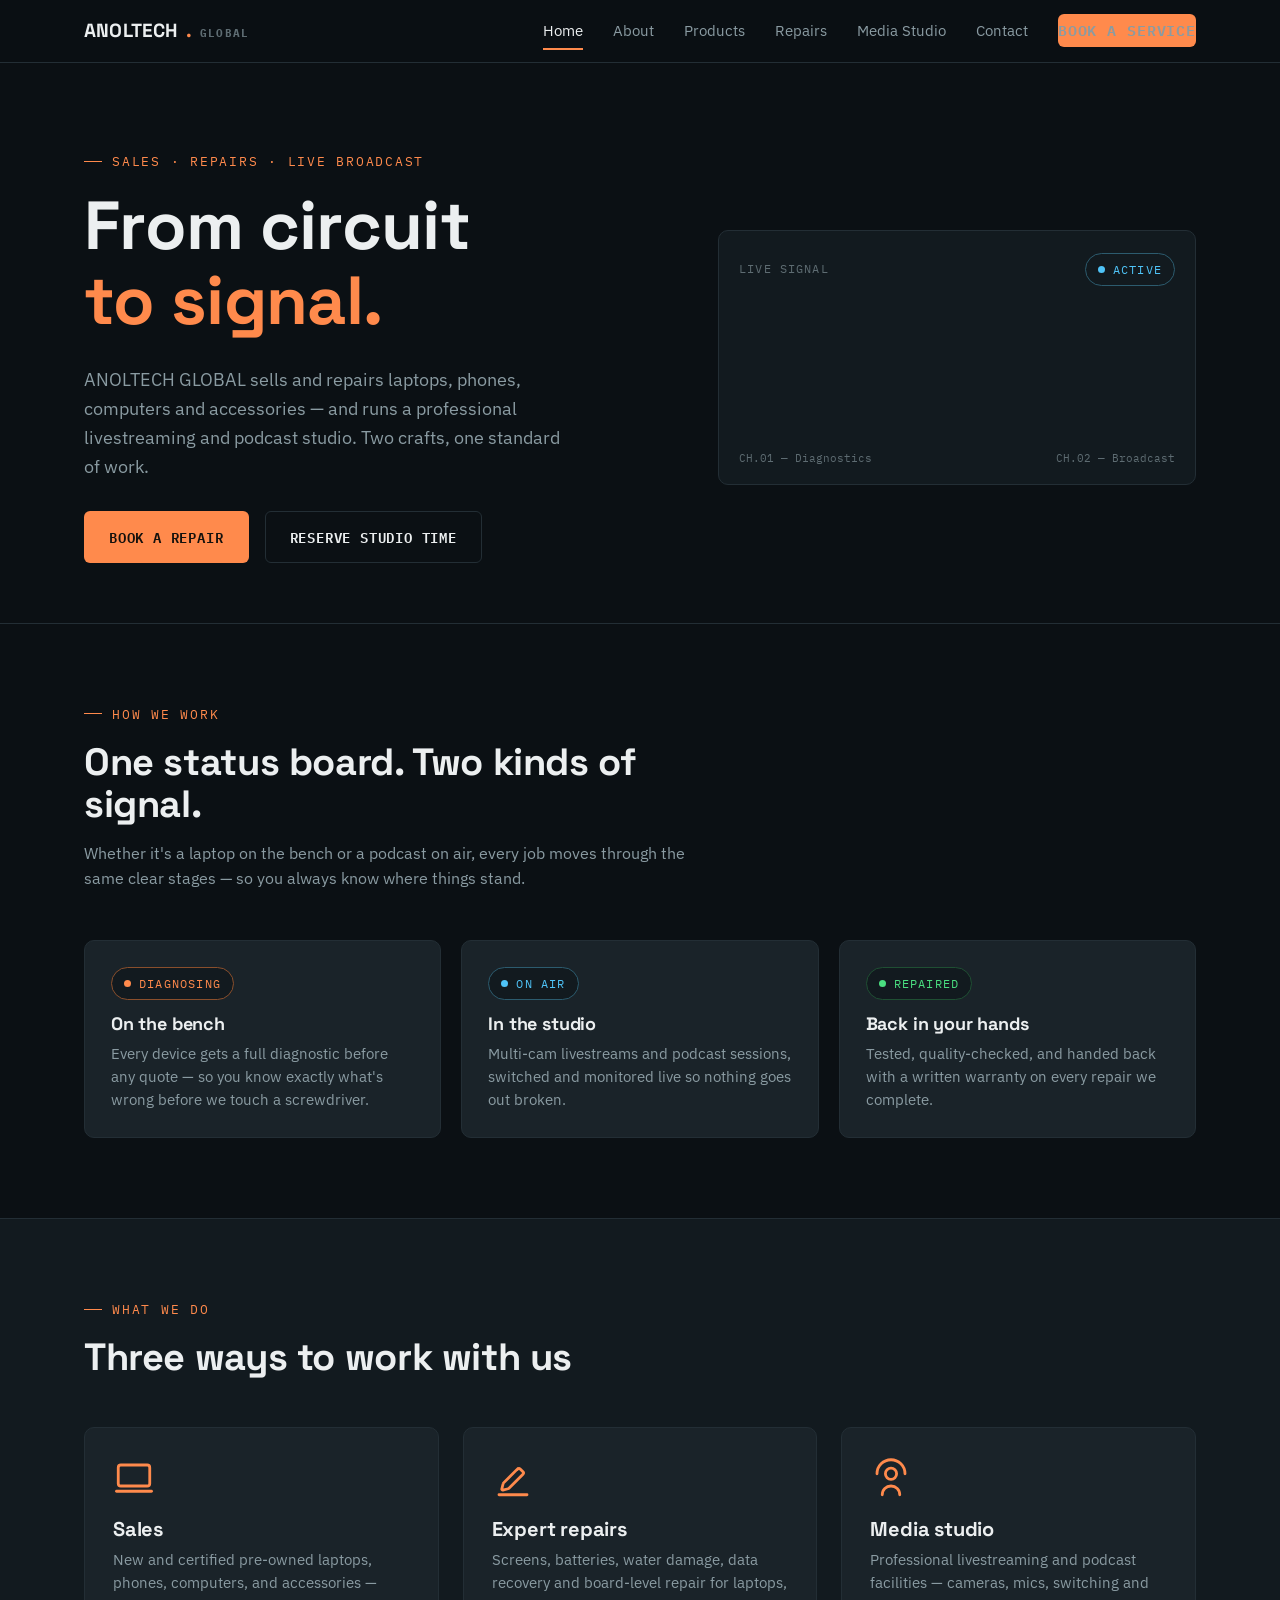
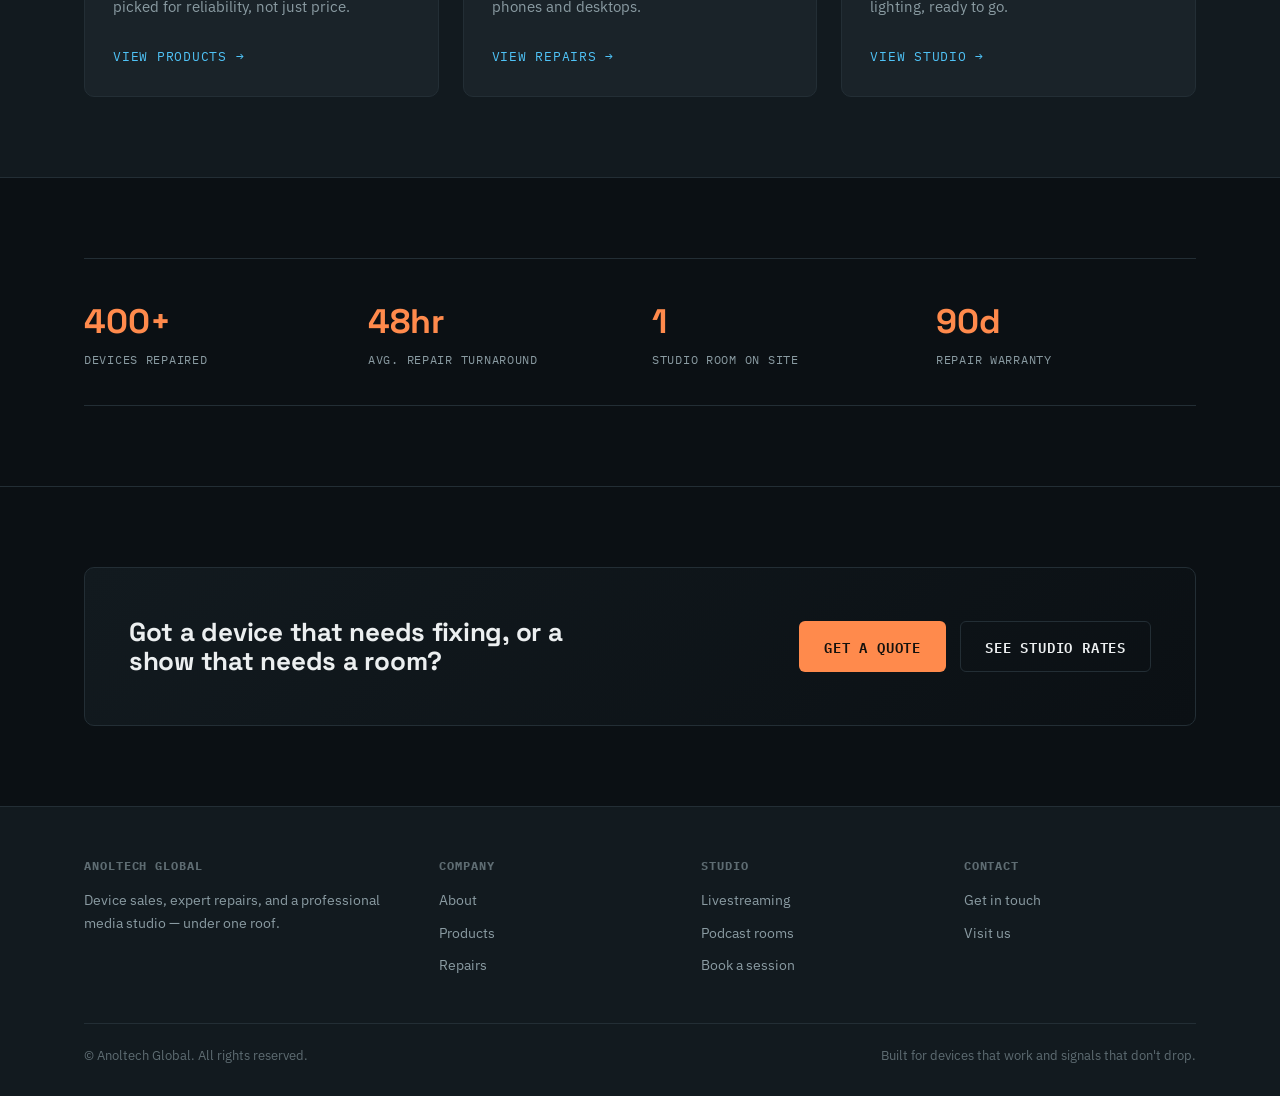
==== index.html @ e01b5f45 "Add files via upload" ====
<!doctype html>
<html lang="en">
<head>
<meta charset="UTF-8">
<meta name="viewport" content="width=device-width, initial-scale=1.0">
<title>ANOLTECH GLOBAL — Sales, Repairs &amp; Media Studio</title>
<meta name="description" content="ANOLTECH GLOBAL sells and repairs laptops, phones, computers and electronics accessories, and runs a professional livestreaming and podcast studio.">
<meta name="theme-color" content="#0B1014">
<link rel="icon" type="image/svg+xml" href="favicon.svg">
<meta property="og:type" content="website">
<meta property="og:title" content="ANOLTECH GLOBAL — Sales, Repairs & Media Studio">
<meta property="og:description" content="Laptop, phone and computer sales and expert repairs, plus a professional livestreaming and podcast studio — in Owode, Ede, Osun State.">
<meta name="twitter:card" content="summary">
<meta name="twitter:title" content="ANOLTECH GLOBAL — Sales, Repairs & Media Studio">
<meta name="twitter:description" content="Laptop, phone and computer sales and expert repairs, plus a professional livestreaming and podcast studio.">

<link rel="preconnect" href="https://fonts.googleapis.com">
<link href="https://fonts.googleapis.com/css2?family=Space+Grotesk:wght@500;700&family=IBM+Plex+Sans:wght@400;500;600&family=IBM+Plex+Mono:wght@400;500;600&display=swap" rel="stylesheet">
<link rel="stylesheet" href="styles.css">
</head>
<body>

<header class="site-header">
  <nav class="nav wrap">
    <a href="index.html" class="brand">ANOLTECH<span class="dot">.</span><span class="sub">Global</span></a>
    <button class="nav-toggle" aria-label="Toggle menu" aria-expanded="false">☰</button>
    <ul class="nav-links">
      <li><a href="index.html" class="active">Home</a></li>
      <li><a href="about.html">About</a></li>
      <li><a href="products.html">Products</a></li>
      <li><a href="repairs.html">Repairs</a></li>
      <li><a href="studio.html">Media Studio</a></li>
      <li><a href="contact.html">Contact</a></li>
      <li><a href="contact.html" class="nav-cta">Book a service</a></li>
    </ul>
  </nav>
</header>

<main>

  <!-- HERO -->
  <section class="hero">
    <div class="wrap hero-grid">
      <div>
        <div class="eyebrow">Sales · Repairs · Live Broadcast</div>
        <h1>From circuit<br><span class="accent">to signal.</span></h1>
        <p class="hero-sub">ANOLTECH GLOBAL sells and repairs laptops, phones, computers and accessories — and runs a professional livestreaming and podcast studio. Two crafts, one standard of work.</p>
        <div class="hero-ctas">
          <a href="repairs.html" class="btn btn-primary">Book a repair</a>
          <a href="studio.html" class="btn btn-ghost">Reserve studio time</a>
        </div>
      </div>
      <div class="waveform-wrap">
        <div class="waveform-head">
          <span class="waveform-label">Live signal</span>
          <span class="status-chip is-signal"><span class="status-dot"></span>Active</span>
        </div>
        <canvas id="waveform" aria-hidden="true"></canvas>
        <div class="waveform-foot">
          <span>CH.01 — Diagnostics</span>
          <span>CH.02 — Broadcast</span>
        </div>
      </div>
    </div>
  </section>

  <!-- STATUS BOARD -->
  <section class="section section-border">
    <div class="wrap">
      <div class="section-head">
        <div class="eyebrow">How we work</div>
        <h2>One status board. Two kinds of signal.</h2>
        <p class="muted">Whether it's a laptop on the bench or a podcast on air, every job moves through the same clear stages — so you always know where things stand.</p>
      </div>
      <div class="status-board">
        <div class="status-card">
          <span class="status-chip is-live"><span class="status-dot"></span>Diagnosing</span>
          <h3>On the bench</h3>
          <p>Every device gets a full diagnostic before any quote — so you know exactly what's wrong before we touch a screwdriver.</p>
        </div>
        <div class="status-card">
          <span class="status-chip is-signal"><span class="status-dot"></span>On Air</span>
          <h3>In the studio</h3>
          <p>Multi-cam livestreams and podcast sessions, switched and monitored live so nothing goes out broken.</p>
        </div>
        <div class="status-card">
          <span class="status-chip is-ok"><span class="status-dot"></span>Repaired</span>
          <h3>Back in your hands</h3>
          <p>Tested, quality-checked, and handed back with a written warranty on every repair we complete.</p>
        </div>
      </div>
    </div>
  </section>

  <!-- PILLARS -->
  <section class="section section-border section-alt">
    <div class="wrap">
      <div class="section-head">
        <div class="eyebrow">What we do</div>
        <h2>Three ways to work with us</h2>
      </div>
      <div class="grid-3">
        <div class="pillar-card">
          <svg class="pillar-icon" viewBox="0 0 24 24" fill="none" stroke="currentColor" stroke-width="1.6"><rect x="3" y="4" width="18" height="12" rx="1.5"/><path d="M2 19h20" stroke-linecap="round"/></svg>
          <h3>Sales</h3>
          <p>New and certified pre-owned laptops, phones, computers, and accessories — picked for reliability, not just price.</p>
          <a href="products.html" class="pillar-link">View products →</a>
        </div>
        <div class="pillar-card">
          <svg class="pillar-icon" viewBox="0 0 24 24" fill="none" stroke="currentColor" stroke-width="1.6"><path d="M14.7 6.3a1 1 0 0 1 1.4 0l1.6 1.6a1 1 0 0 1 0 1.4l-8 8a1 1 0 0 1-.5.27l-3 .75a.5.5 0 0 1-.6-.6l.75-3a1 1 0 0 1 .27-.5l8-8Z"/><path d="M4 21h16" stroke-linecap="round"/></svg>
          <h3>Expert repairs</h3>
          <p>Screens, batteries, water damage, data recovery and board-level repair for laptops, phones and desktops.</p>
          <a href="repairs.html" class="pillar-link">View repairs →</a>
        </div>
        <div class="pillar-card">
          <svg class="pillar-icon" viewBox="0 0 24 24" fill="none" stroke="currentColor" stroke-width="1.6"><circle cx="12" cy="9" r="3.2"/><path d="M7 21c0-3 2.2-5 5-5s5 2 5 5" stroke-linecap="round"/><path d="M4 9a8 8 0 0 1 16 0" stroke-linecap="round"/></svg>
          <h3>Media studio</h3>
          <p>Professional livestreaming and podcast facilities — cameras, mics, switching and lighting, ready to go.</p>
          <a href="studio.html" class="pillar-link">View studio →</a>
        </div>
      </div>
    </div>
  </section>

  <!-- STATS -->
  <section class="section section-border">
    <div class="wrap">
      <div class="stat-row">
        <div class="stat"><div class="num">400+</div><div class="label">Devices repaired</div></div>
        <div class="stat"><div class="num">48hr</div><div class="label">Avg. repair turnaround</div></div>
        <div class="stat"><div class="num">1</div><div class="label">Studio room on site</div></div>
        <div class="stat"><div class="num">90d</div><div class="label">Repair warranty</div></div>
      </div>
    </div>
  </section>

  <!-- CTA BAND -->
  <section class="section">
    <div class="wrap">
      <div class="band">
        <h3>Got a device that needs fixing, or a show that needs a room?</h3>
        <div class="ctas">
          <a href="contact.html" class="btn btn-primary">Get a quote</a>
          <a href="studio.html" class="btn btn-ghost">See studio rates</a>
        </div>
      </div>
    </div>
  </section>

</main>

<footer class="site-footer">
  <div class="wrap">
    <div class="footer-grid">
      <div class="footer-col">
        <h5>Anoltech Global</h5>
        <p>Device sales, expert repairs, and a professional media studio — under one roof.</p>
      </div>
      <div class="footer-col">
        <h5>Company</h5>
        <a href="about.html">About</a>
        <a href="products.html">Products</a>
        <a href="repairs.html">Repairs</a>
      </div>
      <div class="footer-col">
        <h5>Studio</h5>
        <a href="studio.html">Livestreaming</a>
        <a href="studio.html">Podcast rooms</a>
        <a href="contact.html">Book a session</a>
      </div>
      <div class="footer-col">
        <h5>Contact</h5>
        <a href="contact.html">Get in touch</a>
        <a href="contact.html">Visit us</a>
      </div>
    </div>
    <div class="footer-bottom">
      <span>© <span class="js-year"></span> Anoltech Global. All rights reserved.</span>
      <span>Built for devices that work and signals that don't drop.</span>
    </div>
  </div>
</footer>

<script src="script.js"></script>
</body>
</html>
---- styles.css ----
/* ============================================
   ANOLTECH GLOBAL — Design tokens
   ============================================ */
:root{
  --bg: #0B1014;
  --panel: #121A1F;
  --card: #1A2329;
  --card-hover: #202B32;
  --border: #232E35;
  --text: #ECEFF0;
  --muted: #8A9BA2;
  --muted-dim: #5E6C72;
  --copper: #FF8A4C;
  --copper-dim: #8a4f2c;
  --signal: #4FC3F7;
  --signal-dim: #2c5b6e;
  --ok: #4ADE80;

  --font-display: "Space Grotesk", sans-serif;
  --font-body: "IBM Plex Sans", sans-serif;
  --font-mono: "IBM Plex Mono", monospace;

  --container: 1160px;
  --radius: 10px;
}

*{ box-sizing: border-box; }
html{ scroll-behavior: smooth; }
body{
  margin:0;
  background: var(--bg);
  color: var(--text);
  font-family: var(--font-body);
  font-size: 16px;
  line-height: 1.6;
  -webkit-font-smoothing: antialiased;
}
img{ max-width:100%; display:block; }
a{ color: inherit; text-decoration: none; }
ul{ margin:0; padding:0; list-style:none; }
h1,h2,h3,h4{
  font-family: var(--font-display);
  margin: 0 0 0.4em 0;
  letter-spacing: -0.01em;
  line-height: 1.1;
}
p{ margin: 0 0 1em 0; color: var(--text); }
.muted{ color: var(--muted); }

::selection{ background: var(--copper); color: #0B1014; }

:focus-visible{
  outline: 2px solid var(--signal);
  outline-offset: 3px;
  border-radius: 4px;
}

@media (prefers-reduced-motion: reduce){
  *{ animation-duration: 0.001ms !important; animation-iteration-count: 1 !important; transition-duration: 0.001ms !important; scroll-behavior: auto !important; }
}

.wrap{
  width: 100%;
  max-width: var(--container);
  margin: 0 auto;
  padding: 0 24px;
}

/* ============================================
   Eyebrow / mono labels
   ============================================ */
.eyebrow{
  font-family: var(--font-mono);
  font-size: 12.5px;
  letter-spacing: 0.14em;
  text-transform: uppercase;
  color: var(--copper);
  display:flex;
  align-items:center;
  gap: 10px;
  margin-bottom: 18px;
}
.eyebrow::before{
  content:"";
  width: 18px; height: 1px;
  background: var(--copper);
  display:inline-block;
}

/* ============================================
   Header / nav
   ============================================ */
.site-header{
  position: sticky;
  top: 0;
  z-index: 50;
  background: rgba(11,16,20,0.86);
  backdrop-filter: blur(10px);
  border-bottom: 1px solid var(--border);
}
.nav{
  display:flex;
  align-items:center;
  justify-content:space-between;
  padding: 16px 24px;
}
.brand{
  display:flex;
  align-items:baseline;
  gap: 8px;
  font-family: var(--font-display);
  font-weight: 700;
  font-size: 19px;
  letter-spacing: 0.01em;
  color: var(--text);
}
.brand .dot{ color: var(--copper); }
.brand .sub{
  font-family: var(--font-mono);
  font-size: 10.5px;
  letter-spacing: 0.12em;
  color: var(--muted-dim);
  text-transform: uppercase;
}
.nav-links{
  display:flex;
  align-items:center;
  gap: 30px;
}
.nav-links a{
  font-size: 14.5px;
  color: var(--muted);
  position: relative;
  padding: 4px 0;
  transition: color 0.2s ease;
}
.nav-links a:hover, .nav-links a.active{ color: var(--text); }
.nav-links a.active::after{
  content:"";
  position:absolute;
  left:0; right:0; bottom:-6px;
  height:2px;
  background: var(--copper);
}
.nav-cta{
  font-family: var(--font-mono);
  font-size: 13px;
  text-transform: uppercase;
  letter-spacing: 0.06em;
  background: var(--copper);
  color: #14110d;
  padding: 10px 18px;
  border-radius: 6px;
  font-weight: 600;
  white-space: nowrap;
  transition: transform 0.15s ease, background 0.15s ease;
}
.nav-cta:hover{ background:#ffa066; transform: translateY(-1px); }

.nav-toggle{
  display:none;
  background: none; border: none;
  color: var(--text);
  font-size: 24px;
  cursor: pointer;
}

@media (max-width: 880px){
  .nav-links{
    position: fixed;
    top: 65px; left:0; right:0;
    background: var(--panel);
    border-bottom: 1px solid var(--border);
    flex-direction: column;
    align-items: flex-start;
    padding: 20px 24px 26px;
    gap: 18px;
    transform: translateY(-110%);
    opacity: 0;
    transition: transform 0.25s ease, opacity 0.25s ease;
    pointer-events: none;
  }
  .nav-links.open{
    transform: translateY(0);
    opacity: 1;
    pointer-events: auto;
  }
  .nav-toggle{ display:block; }
  .nav-cta{ order: -1; }
}

/* ============================================
   Status chips — reused for repair tickets & studio states
   ============================================ */
.status-chip{
  display:inline-flex;
  align-items:center;
  gap: 8px;
  font-family: var(--font-mono);
  font-size: 12px;
  letter-spacing: 0.1em;
  text-transform: uppercase;
  padding: 6px 12px;
  border: 1px solid var(--border);
  border-radius: 999px;
  background: var(--panel);
  color: var(--muted);
}
.status-dot{
  width: 7px; height:7px;
  border-radius: 50%;
  background: var(--muted-dim);
  flex-shrink:0;
}
.status-chip.is-live .status-dot{ background: var(--copper); animation: pulse 1.6s ease-in-out infinite; }
.status-chip.is-live{ color: var(--copper); border-color: var(--copper-dim); }
.status-chip.is-ok .status-dot{ background: var(--ok); }
.status-chip.is-ok{ color: var(--ok); border-color: #1f4f33; }
.status-chip.is-signal .status-dot{ background: var(--signal); animation: pulse 1.6s ease-in-out infinite; }
.status-chip.is-signal{ color: var(--signal); border-color: var(--signal-dim); }

@keyframes pulse{
  0%, 100%{ box-shadow: 0 0 0 0 rgba(255,138,76,0.5); }
  50%{ box-shadow: 0 0 0 4px rgba(255,138,76,0); }
}

/* ============================================
   Hero
   ============================================ */
.hero{
  padding: 88px 0 60px;
  border-bottom: 1px solid var(--border);
  position: relative;
  overflow: hidden;
}
.hero-grid{
  display:grid;
  grid-template-columns: 1.1fr 0.9fr;
  gap: 50px;
  align-items: center;
}
.hero h1{
  font-size: clamp(40px, 5.6vw, 68px);
  font-weight: 700;
  color: var(--text);
}
.hero h1 .accent{ color: var(--copper); }
.hero-sub{
  font-size: 18px;
  color: var(--muted);
  max-width: 480px;
  margin-bottom: 30px;
}
.hero-ctas{
  display:flex;
  gap: 16px;
  flex-wrap: wrap;
}

.btn{
  font-family: var(--font-mono);
  font-size: 13.5px;
  text-transform: uppercase;
  letter-spacing: 0.06em;
  padding: 14px 24px;
  border-radius: 6px;
  font-weight: 600;
  display:inline-flex;
  align-items:center;
  gap: 8px;
  transition: transform 0.15s ease, background 0.15s ease, border-color 0.15s ease;
  border: 1px solid transparent;
  cursor: pointer;
}
.btn-primary{
  background: var(--copper);
  color: #14110d;
}
.btn-primary:hover{ background:#ffa066; transform: translateY(-1px); }
.btn-ghost{
  background: transparent;
  border-color: var(--border);
  color: var(--text);
}
.btn-ghost:hover{ border-color: var(--signal); color: var(--signal); }

/* Waveform signature */
.waveform-wrap{
  position: relative;
  border: 1px solid var(--border);
  border-radius: var(--radius);
  background: var(--panel);
  padding: 22px 20px 16px;
}
.waveform-head{
  display:flex;
  justify-content:space-between;
  align-items:center;
  margin-bottom: 14px;
}
.waveform-label{
  font-family: var(--font-mono);
  font-size: 11.5px;
  color: var(--muted-dim);
  letter-spacing: 0.1em;
  text-transform: uppercase;
}
canvas#waveform{
  width: 100%;
  height: 140px;
  display:block;
}
.waveform-foot{
  display:flex;
  justify-content:space-between;
  margin-top: 10px;
  font-family: var(--font-mono);
  font-size: 11px;
  color: var(--muted-dim);
}

/* ============================================
   Sections
   ============================================ */
.section{ padding: 80px 0; }
.section-border{ border-bottom: 1px solid var(--border); }
.section-head{
  max-width: 620px;
  margin-bottom: 48px;
}
.section-head h2{
  font-size: clamp(28px, 3.4vw, 38px);
}
.section-alt{ background: var(--panel); }

/* Status board (home) */
.status-board{
  display:grid;
  grid-template-columns: repeat(3, 1fr);
  gap: 20px;
}
.status-card{
  background: var(--card);
  border: 1px solid var(--border);
  border-radius: var(--radius);
  padding: 26px;
}
.status-card h3{
  font-size: 18px;
  margin: 14px 0 8px;
}
.status-card p{ color: var(--muted); font-size: 14.5px; margin:0; }

/* Pillars / cards grid */
.grid-3{
  display:grid;
  grid-template-columns: repeat(3, 1fr);
  gap: 24px;
}
.grid-2{
  display:grid;
  grid-template-columns: repeat(2, 1fr);
  gap: 24px;
}
.pillar-card{
  background: var(--card);
  border: 1px solid var(--border);
  border-radius: var(--radius);
  padding: 30px 28px;
  transition: background 0.2s ease, border-color 0.2s ease, transform 0.2s ease;
  display:flex;
  flex-direction:column;
}
.pillar-card:hover{
  background: var(--card-hover);
  border-color: var(--copper-dim);
  transform: translateY(-3px);
}
.pillar-icon{
  width: 42px; height:42px;
  margin-bottom: 18px;
  color: var(--copper);
}
.pillar-card h3{ font-size: 20px; }
.pillar-card p{ color: var(--muted); font-size: 14.5px; flex-grow:1; }
.pillar-link{
  font-family: var(--font-mono);
  font-size: 12.5px;
  text-transform: uppercase;
  letter-spacing: 0.06em;
  color: var(--signal);
  margin-top: 14px;
}

/* Feature list with icon */
.feature-row{
  display:flex;
  gap: 16px;
  padding: 20px 0;
  border-top: 1px solid var(--border);
}
.feature-row:first-child{ border-top: none; }
.feature-icon{
  width: 22px; height:22px;
  color: var(--signal);
  flex-shrink:0;
  margin-top: 3px;
}
.feature-row h4{ font-size: 16.5px; margin-bottom: 4px; }
.feature-row p{ color: var(--muted); font-size: 14.5px; margin:0; }

/* Stat / number row */
.stat-row{
  display:grid;
  grid-template-columns: repeat(4, 1fr);
  gap: 24px;
  border-top: 1px solid var(--border);
  border-bottom: 1px solid var(--border);
  padding: 36px 0;
}
.stat{
  text-align:left;
}
.stat .num{
  font-family: var(--font-display);
  font-size: 34px;
  color: var(--copper);
  font-weight: 700;
}
.stat .label{
  font-family: var(--font-mono);
  font-size: 12px;
  color: var(--muted);
  text-transform: uppercase;
  letter-spacing: 0.06em;
}

/* Table-ish spec rows (repairs, products) */
.spec-table{ border-top: 1px solid var(--border); }
.spec-row{
  display:grid;
  grid-template-columns: 1.4fr 2fr 0.8fr;
  gap: 20px;
  padding: 18px 0;
  border-bottom: 1px solid var(--border);
  align-items:center;
}
.spec-row .name{ font-weight: 600; font-family: var(--font-display); font-size: 16px; }
.spec-row .desc{ color: var(--muted); font-size: 14px; }
.spec-row .time{
  font-family: var(--font-mono);
  font-size: 12.5px;
  color: var(--signal);
  text-align:right;
}
.spec-head{
  display:grid;
  grid-template-columns: 1.4fr 2fr 0.8fr;
  gap: 20px;
  padding-bottom: 12px;
  font-family: var(--font-mono);
  font-size: 11.5px;
  color: var(--muted-dim);
  text-transform: uppercase;
  letter-spacing: 0.08em;
}

/* Process steps */
.process{
  display:grid;
  grid-template-columns: repeat(5, 1fr);
  gap: 16px;
}
.process-step{
  border-top: 2px solid var(--copper-dim);
  padding-top: 16px;
}
.process-step .tag{
  font-family: var(--font-mono);
  font-size: 11px;
  color: var(--copper);
  letter-spacing: 0.08em;
}
.process-step h4{ font-size: 15.5px; margin: 8px 0 6px; }
.process-step p{ font-size: 13.5px; color: var(--muted); margin:0; }

/* Quote / CTA band */
.band{
  background: linear-gradient(135deg, var(--panel), var(--bg));
  border: 1px solid var(--border);
  border-radius: var(--radius);
  padding: 50px 44px;
  display:flex;
  justify-content:space-between;
  align-items:center;
  gap: 30px;
  flex-wrap:wrap;
}
.band h3{ font-size: 26px; max-width: 460px; margin:0; }
.band .ctas{ display:flex; gap:14px; flex-wrap:wrap; }

/* Category grid (products) */
.cat-card{
  background: var(--card);
  border: 1px solid var(--border);
  border-radius: var(--radius);
  padding: 28px;
}
.cat-card h3{ font-size: 19px; margin-bottom: 10px; }
.cat-card .tags{
  display:flex; flex-wrap:wrap; gap: 8px;
  margin-top: 16px;
}
.tag-pill{
  font-family: var(--font-mono);
  font-size: 11.5px;
  color: var(--muted);
  border: 1px solid var(--border);
  padding: 4px 10px;
  border-radius: 999px;
}

/* Studio equipment list */
.equip-grid{
  display:grid;
  grid-template-columns: repeat(2, 1fr);
  gap: 18px;
}
.equip-card{
  background: var(--card);
  border: 1px solid var(--border);
  border-radius: var(--radius);
  padding: 22px 24px;
}
.equip-card .k{
  font-family: var(--font-mono);
  font-size: 11px;
  color: var(--signal);
  letter-spacing: 0.08em;
  text-transform: uppercase;
}
.equip-card h4{ font-size: 17px; margin: 8px 0 6px; }
.equip-card p{ color: var(--muted); font-size: 14px; margin:0; }

/* Form (contact) */
.form-grid{
  display:grid;
  grid-template-columns: 1fr 1fr;
  gap: 18px;
}
.form-field{ display:flex; flex-direction:column; gap:8px; }
.form-field.full{ grid-column: 1 / -1; }
.form-field label{
  font-family: var(--font-mono);
  font-size: 12px;
  text-transform: uppercase;
  letter-spacing: 0.07em;
  color: var(--muted);
}
.form-field input, .form-field select, .form-field textarea{
  background: var(--panel);
  border: 1px solid var(--border);
  border-radius: 6px;
  padding: 12px 14px;
  color: var(--text);
  font-family: var(--font-body);
  font-size: 14.5px;
  resize: vertical;
}
.form-field input:focus, .form-field textarea:focus, .form-field select:focus{
  border-color: var(--signal);
}
.contact-info-card{
  background: var(--card);
  border: 1px solid var(--border);
  border-radius: var(--radius);
  padding: 30px;
}
.contact-info-card .row{
  display:flex; gap: 14px; padding: 14px 0;
  border-top: 1px solid var(--border);
}
.contact-info-card .row:first-child{ border-top:none; padding-top:0; }
.contact-info-card .row .k{
  font-family: var(--font-mono);
  font-size: 11px;
  color: var(--muted-dim);
  text-transform: uppercase;
  letter-spacing: 0.07em;
  width: 90px;
  flex-shrink:0;
  padding-top: 2px;
}

/* Footer */
.site-footer{
  border-top: 1px solid var(--border);
  padding: 50px 0 30px;
  background: var(--panel);
}
.footer-grid{
  display:grid;
  grid-template-columns: 1.4fr 1fr 1fr 1fr;
  gap: 30px;
  margin-bottom: 36px;
}
.footer-col h5{
  font-family: var(--font-mono);
  font-size: 11.5px;
  text-transform: uppercase;
  letter-spacing: 0.08em;
  color: var(--muted-dim);
  margin: 0 0 14px;
}
.footer-col a, .footer-col p{
  display:block;
  color: var(--muted);
  font-size: 14px;
  margin-bottom: 10px;
}
.footer-col a:hover{ color: var(--copper); }
.footer-bottom{
  display:flex;
  justify-content:space-between;
  align-items:center;
  border-top: 1px solid var(--border);
  padding-top: 22px;
  font-size: 13px;
  color: var(--muted-dim);
  flex-wrap:wrap;
  gap: 10px;
}

/* Page hero (non-home pages) */
.page-hero{
  padding: 56px 0 50px;
  border-bottom: 1px solid var(--border);
}
.page-hero h1{ font-size: clamp(34px, 4.6vw, 52px); }
.page-hero .hero-sub{ margin-bottom: 0; }

/* ============================================
   Responsive
   ============================================ */
@media (max-width: 960px){
  .hero-grid{ grid-template-columns: 1fr; }
  .footer-grid{ grid-template-columns: 1fr 1fr; }
  .process{ grid-template-columns: repeat(2,1fr); }
  .stat-row{ grid-template-columns: repeat(2,1fr); }
}
@media (max-width: 720px){
  .grid-3, .grid-2, .equip-grid{ grid-template-columns: 1fr; }
  .status-board{ grid-template-columns: 1fr; }
  .spec-row, .spec-head{ grid-template-columns: 1fr; }
  .spec-row .time{ text-align:left; }
  .form-grid{ grid-template-columns: 1fr; }
  .footer-grid{ grid-template-columns: 1fr 1fr; }
  .band{ flex-direction:column; align-items:flex-start; }
  .process{ grid-template-columns: 1fr; }
  .contact-info-card .row{ flex-direction:column; }
  .contact-info-card .row .k{ width:auto; }
}
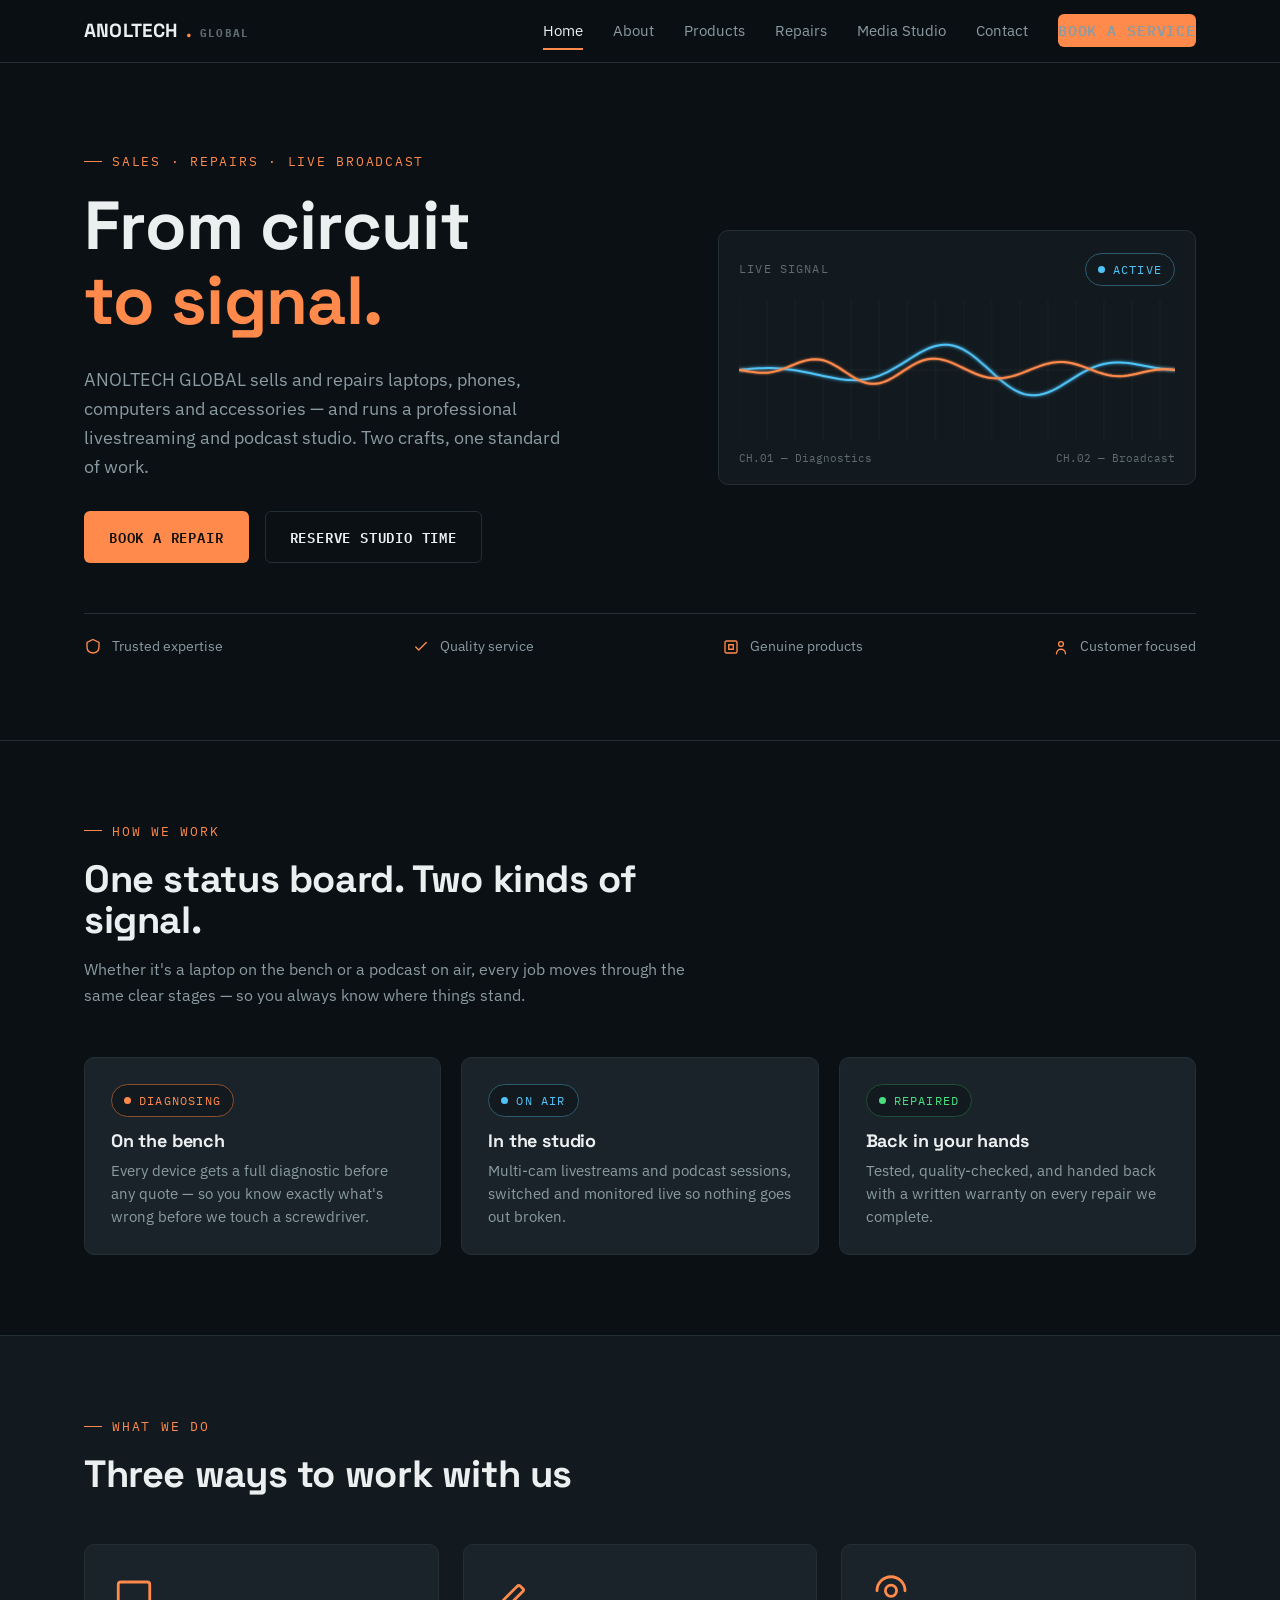
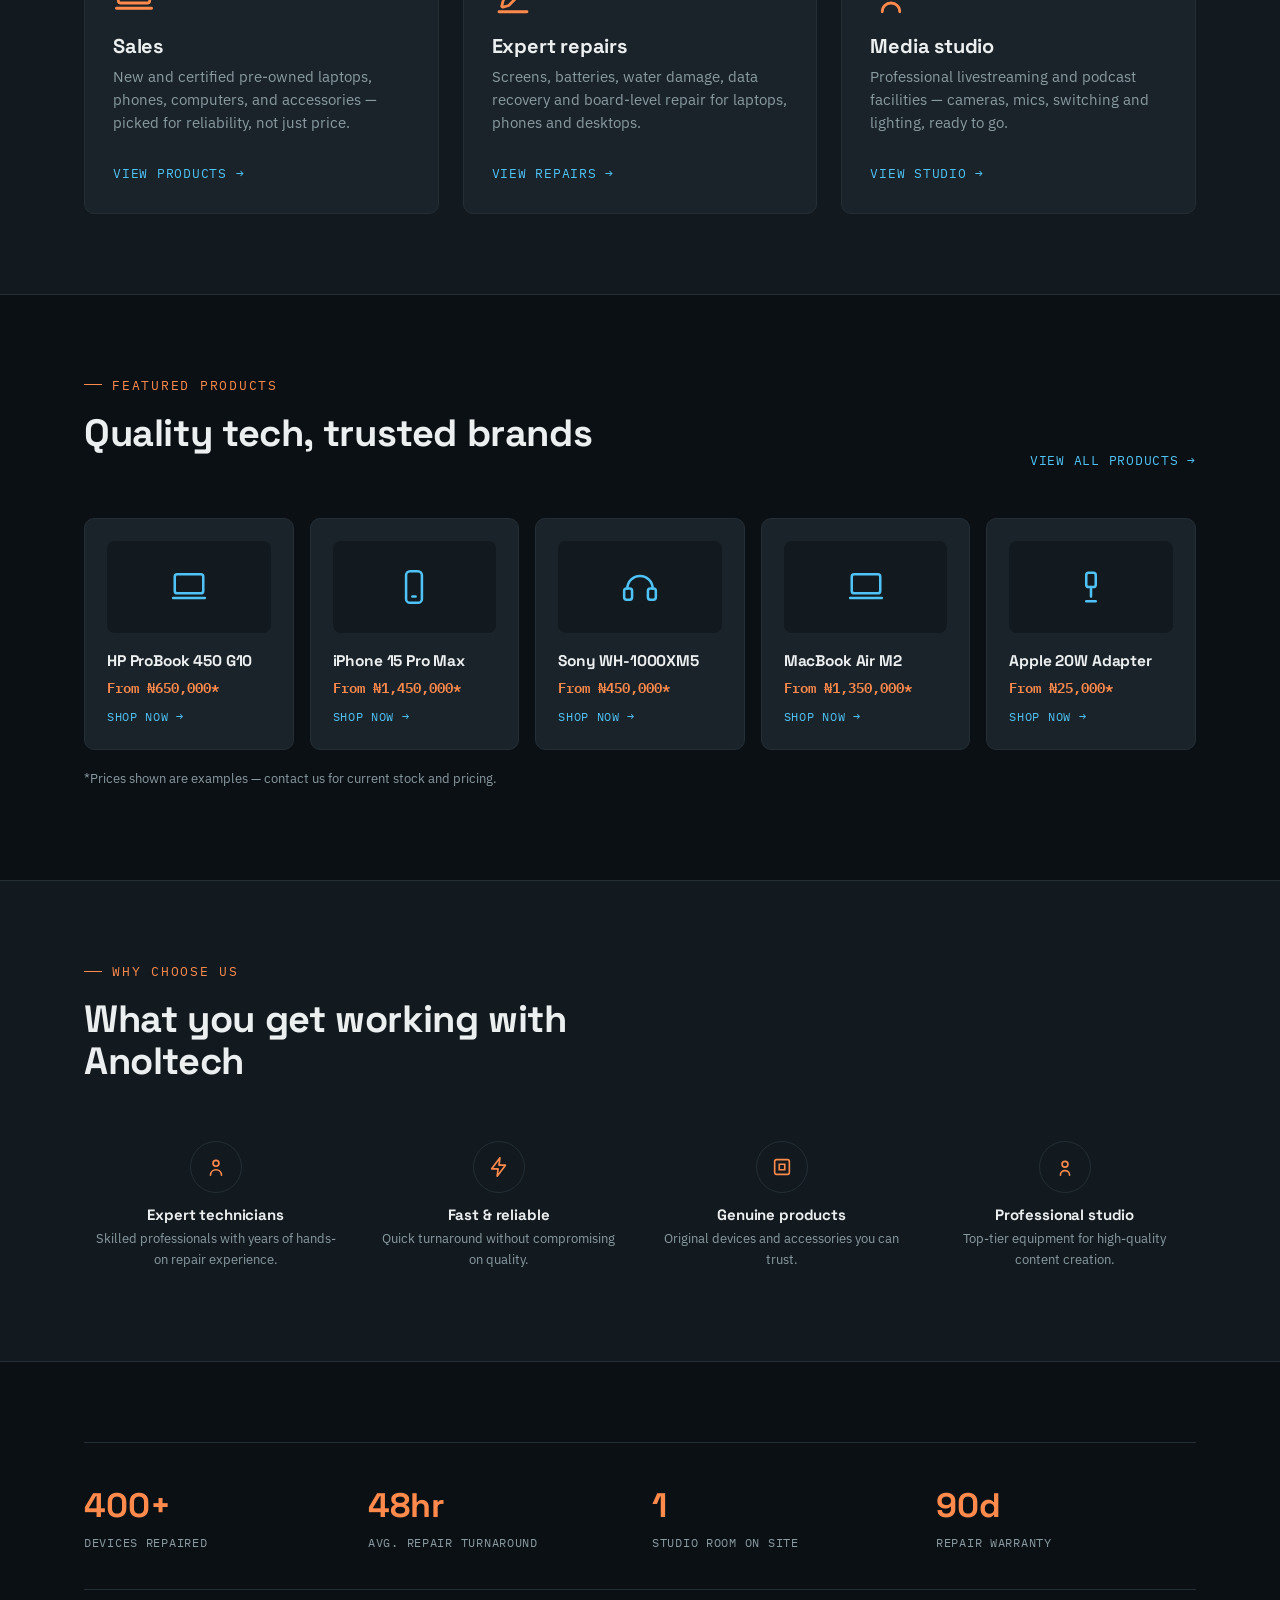
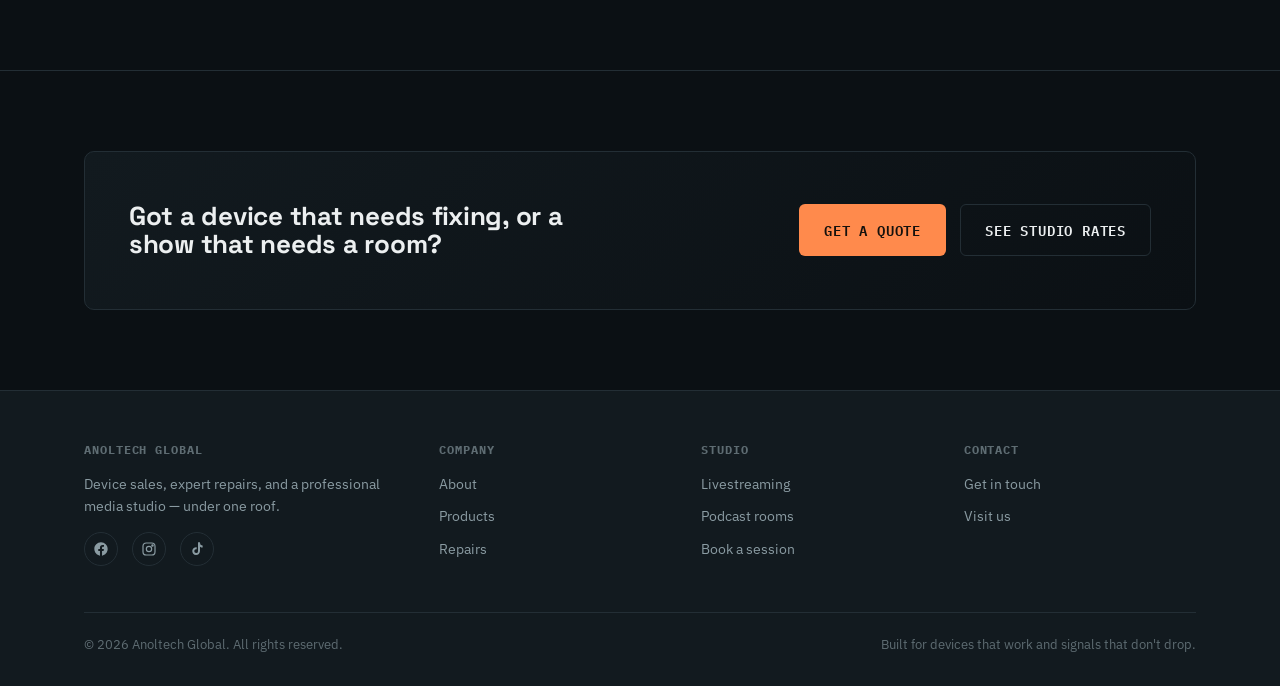
==== commit 26fc19e8: "Add files via upload" ====
--- a/index.html
+++ b/index.html
@@ -62,9 +62,15 @@
         </div>
       </div>
     </div>
-  </section>
-
-  <!-- STATUS BOARD -->
+    <div class="wrap">
+      <div class="trust-strip">
+        <div class="trust-item"><svg viewBox="0 0 24 24" fill="none" stroke="currentColor" stroke-width="1.8"><path d="M12 2l8 4v6c0 5-3.5 7.5-8 8-4.5-.5-8-3-8-8V6l8-4z"/></svg>Trusted expertise</div>
+        <div class="trust-item"><svg viewBox="0 0 24 24" fill="none" stroke="currentColor" stroke-width="1.8"><path d="M5 12l4 4L19 6" stroke-linecap="round" stroke-linejoin="round"/></svg>Quality service</div>
+        <div class="trust-item"><svg viewBox="0 0 24 24" fill="none" stroke="currentColor" stroke-width="1.8"><rect x="4" y="4" width="16" height="16" rx="2"/><path d="M9 9h6v6H9z"/></svg>Genuine products</div>
+        <div class="trust-item"><svg viewBox="0 0 24 24" fill="none" stroke="currentColor" stroke-width="1.8"><circle cx="12" cy="8" r="3.2"/><path d="M6 21c0-3.5 2.7-6 6-6s6 2.5 6 6" stroke-linecap="round"/></svg>Customer focused</div>
+      </div>
+    </div>
+  </section>
   <section class="section section-border">
     <div class="wrap">
       <div class="section-head">
@@ -122,6 +128,84 @@
     </div>
   </section>
 
+  <!-- FEATURED PRODUCTS -->
+  <section class="section section-border">
+    <div class="wrap">
+      <div class="section-head" style="display:flex; justify-content:space-between; align-items:flex-end; flex-wrap:wrap; gap:16px; max-width:none;">
+        <div>
+          <div class="eyebrow">Featured products</div>
+          <h2>Quality tech, trusted brands</h2>
+        </div>
+        <a href="products.html" class="pillar-link">View all products →</a>
+      </div>
+      <div class="grid-5">
+        <div class="product-card">
+          <div class="icon-wrap"><svg viewBox="0 0 24 24" fill="none" stroke="currentColor" stroke-width="1.6"><rect x="3" y="4" width="18" height="12" rx="1.5"/><path d="M2 19h20" stroke-linecap="round"/></svg></div>
+          <h4>HP ProBook 450 G10</h4>
+          <span class="price">From ₦650,000*</span>
+          <a href="products.html" class="shop-link">Shop now →</a>
+        </div>
+        <div class="product-card">
+          <div class="icon-wrap"><svg viewBox="0 0 24 24" fill="none" stroke="currentColor" stroke-width="1.6"><rect x="7" y="2" width="10" height="20" rx="2.5"/><path d="M11 18h2" stroke-linecap="round"/></svg></div>
+          <h4>iPhone 15 Pro Max</h4>
+          <span class="price">From ₦1,450,000*</span>
+          <a href="products.html" class="shop-link">Shop now →</a>
+        </div>
+        <div class="product-card">
+          <div class="icon-wrap"><svg viewBox="0 0 24 24" fill="none" stroke="currentColor" stroke-width="1.6"><path d="M4 13a8 8 0 0 1 16 0" stroke-linecap="round"/><rect x="2" y="13" width="5" height="7" rx="1.5"/><rect x="17" y="13" width="5" height="7" rx="1.5"/></svg></div>
+          <h4>Sony WH-1000XM5</h4>
+          <span class="price">From ₦450,000*</span>
+          <a href="products.html" class="shop-link">Shop now →</a>
+        </div>
+        <div class="product-card">
+          <div class="icon-wrap"><svg viewBox="0 0 24 24" fill="none" stroke="currentColor" stroke-width="1.6"><rect x="3" y="4" width="18" height="12" rx="1.5"/><path d="M2 19h20" stroke-linecap="round"/></svg></div>
+          <h4>MacBook Air M2</h4>
+          <span class="price">From ₦1,350,000*</span>
+          <a href="products.html" class="shop-link">Shop now →</a>
+        </div>
+        <div class="product-card">
+          <div class="icon-wrap"><svg viewBox="0 0 24 24" fill="none" stroke="currentColor" stroke-width="1.6"><rect x="9" y="3" width="6" height="9" rx="1.5"/><path d="M12 12v6M9 21h6" stroke-linecap="round"/></svg></div>
+          <h4>Apple 20W Adapter</h4>
+          <span class="price">From ₦25,000*</span>
+          <a href="products.html" class="shop-link">Shop now →</a>
+        </div>
+      </div>
+      <p class="muted" style="font-size:12.5px; margin-top:18px;">*Prices shown are examples — contact us for current stock and pricing.</p>
+    </div>
+  </section>
+
+  <!-- WHY CHOOSE US -->
+  <section class="section section-border section-alt">
+    <div class="wrap">
+      <div class="section-head">
+        <div class="eyebrow">Why choose us</div>
+        <h2>What you get working with Anoltech</h2>
+      </div>
+      <div class="why-grid">
+        <div class="why-item">
+          <div class="circle"><svg viewBox="0 0 24 24" fill="none" stroke="currentColor" stroke-width="1.8"><circle cx="12" cy="8" r="3.2"/><path d="M6 21c0-3.5 2.7-6 6-6s6 2.5 6 6" stroke-linecap="round"/></svg></div>
+          <h4>Expert technicians</h4>
+          <p>Skilled professionals with years of hands-on repair experience.</p>
+        </div>
+        <div class="why-item">
+          <div class="circle"><svg viewBox="0 0 24 24" fill="none" stroke="currentColor" stroke-width="1.8"><path d="M13 2 4 14h7l-1 8 9-12h-7l1-8z" stroke-linejoin="round"/></svg></div>
+          <h4>Fast &amp; reliable</h4>
+          <p>Quick turnaround without compromising on quality.</p>
+        </div>
+        <div class="why-item">
+          <div class="circle"><svg viewBox="0 0 24 24" fill="none" stroke="currentColor" stroke-width="1.8"><rect x="4" y="4" width="16" height="16" rx="2"/><path d="M9 9h6v6H9z"/></svg></div>
+          <h4>Genuine products</h4>
+          <p>Original devices and accessories you can trust.</p>
+        </div>
+        <div class="why-item">
+          <div class="circle"><svg viewBox="0 0 24 24" fill="none" stroke="currentColor" stroke-width="1.8"><circle cx="12" cy="9" r="3.2"/><path d="M7 21c0-3 2.2-5 5-5s5 2 5 5" stroke-linecap="round"/></svg></div>
+          <h4>Professional studio</h4>
+          <p>Top-tier equipment for high-quality content creation.</p>
+        </div>
+      </div>
+    </div>
+  </section>
+
   <!-- STATS -->
   <section class="section section-border">
     <div class="wrap">
@@ -155,6 +239,11 @@
       <div class="footer-col">
         <h5>Anoltech Global</h5>
         <p>Device sales, expert repairs, and a professional media studio — under one roof.</p>
+        <div class="footer-social">
+          <a href="#" aria-label="Facebook"><svg viewBox="0 0 24 24" fill="currentColor"><path d="M22 12.06C22 6.5 17.52 2 12 2S2 6.5 2 12.06c0 5 3.66 9.15 8.44 9.94v-7.03H7.9v-2.91h2.54V9.84c0-2.5 1.49-3.89 3.78-3.89 1.1 0 2.24.2 2.24.2v2.46h-1.26c-1.24 0-1.63.78-1.63 1.57v1.88h2.78l-.45 2.91h-2.33V22c4.78-.79 8.44-4.94 8.44-9.94Z"/></svg></a>
+          <a href="#" aria-label="Instagram"><svg viewBox="0 0 24 24" fill="none" stroke="currentColor" stroke-width="1.8"><rect x="3" y="3" width="18" height="18" rx="5"/><circle cx="12" cy="12" r="4"/><circle cx="17.2" cy="6.8" r="1"/></svg></a>
+          <a href="#" aria-label="TikTok"><svg viewBox="0 0 24 24" fill="currentColor"><path d="M16.5 2h-3v13.2a2.8 2.8 0 1 1-2-2.68v-3.1a5.8 5.8 0 1 0 5 5.74V8.6a6.7 6.7 0 0 0 4 1.3V6.8a3.7 3.7 0 0 1-4-3.7z"/></svg></a>
+        </div>
       </div>
       <div class="footer-col">
         <h5>Company</h5>
--- a/styles.css
+++ b/styles.css
@@ -648,6 +648,110 @@
   .process{ grid-template-columns: repeat(2,1fr); }
   .stat-row{ grid-template-columns: repeat(2,1fr); }
 }
+/* Trust badge strip (under hero) */
+.trust-strip{
+  display:flex;
+  justify-content:space-between;
+  gap: 18px;
+  flex-wrap: wrap;
+  padding: 22px 0;
+  border-top: 1px solid var(--border);
+  margin-top: 50px;
+}
+.trust-item{
+  display:flex;
+  align-items:center;
+  gap: 10px;
+  font-size: 13.5px;
+  color: var(--muted);
+}
+.trust-item svg{ width:18px; height:18px; color: var(--copper); flex-shrink:0; }
+
+/* Product cards with price */
+.product-card{
+  background: var(--card);
+  border: 1px solid var(--border);
+  border-radius: var(--radius);
+  padding: 22px;
+  display:flex;
+  flex-direction:column;
+  gap: 6px;
+}
+.product-card .icon-wrap{
+  width:100%;
+  height: 92px;
+  display:flex;
+  align-items:center;
+  justify-content:center;
+  background: var(--panel);
+  border-radius: 8px;
+  margin-bottom: 14px;
+}
+.product-card .icon-wrap svg{ width:38px; height:38px; color: var(--signal); }
+.product-card h4{ font-size: 15.5px; margin:0; }
+.product-card .price{
+  font-family: var(--font-mono);
+  color: var(--copper);
+  font-size: 14px;
+  font-weight: 600;
+}
+.product-card .shop-link{
+  font-family: var(--font-mono);
+  font-size: 11.5px;
+  text-transform: uppercase;
+  letter-spacing: 0.06em;
+  color: var(--signal);
+  margin-top: 4px;
+}
+.grid-5{
+  display:grid;
+  grid-template-columns: repeat(5, 1fr);
+  gap: 16px;
+}
+
+/* Why-choose icon row */
+.why-grid{
+  display:grid;
+  grid-template-columns: repeat(4, 1fr);
+  gap: 20px;
+}
+.why-item{
+  text-align:center;
+  padding: 10px;
+}
+.why-item .circle{
+  width: 52px; height: 52px;
+  border-radius: 50%;
+  background: var(--panel);
+  border: 1px solid var(--border);
+  display:flex; align-items:center; justify-content:center;
+  margin: 0 auto 14px;
+}
+.why-item .circle svg{ width:22px; height:22px; color: var(--copper); }
+.why-item h4{ font-size: 15px; margin: 0 0 6px; }
+.why-item p{ font-size: 13px; color: var(--muted); margin:0; }
+
+/* Footer socials */
+.footer-social{
+  display:flex;
+  gap: 14px;
+  margin-top: 14px;
+}
+.footer-social a{
+  width: 34px; height: 34px;
+  border-radius: 50%;
+  border: 1px solid var(--border);
+  display:flex; align-items:center; justify-content:center;
+  color: var(--muted);
+  transition: border-color 0.2s ease, color 0.2s ease;
+}
+.footer-social a:hover{ border-color: var(--copper); color: var(--copper); }
+.footer-social svg{ width:16px; height:16px; }
+
+@media (max-width: 960px){
+  .why-grid{ grid-template-columns: repeat(2,1fr); }
+  .grid-5{ grid-template-columns: repeat(3,1fr); }
+}
 @media (max-width: 720px){
   .grid-3, .grid-2, .equip-grid{ grid-template-columns: 1fr; }
   .status-board{ grid-template-columns: 1fr; }
@@ -659,4 +763,8 @@
   .process{ grid-template-columns: 1fr; }
   .contact-info-card .row{ flex-direction:column; }
   .contact-info-card .row .k{ width:auto; }
-}
+  .grid-5{ grid-template-columns: repeat(2,1fr); }
+  .trust-strip{ justify-content: flex-start; }
+  .why-grid{ grid-template-columns: 1fr 1fr; }
+}
+
